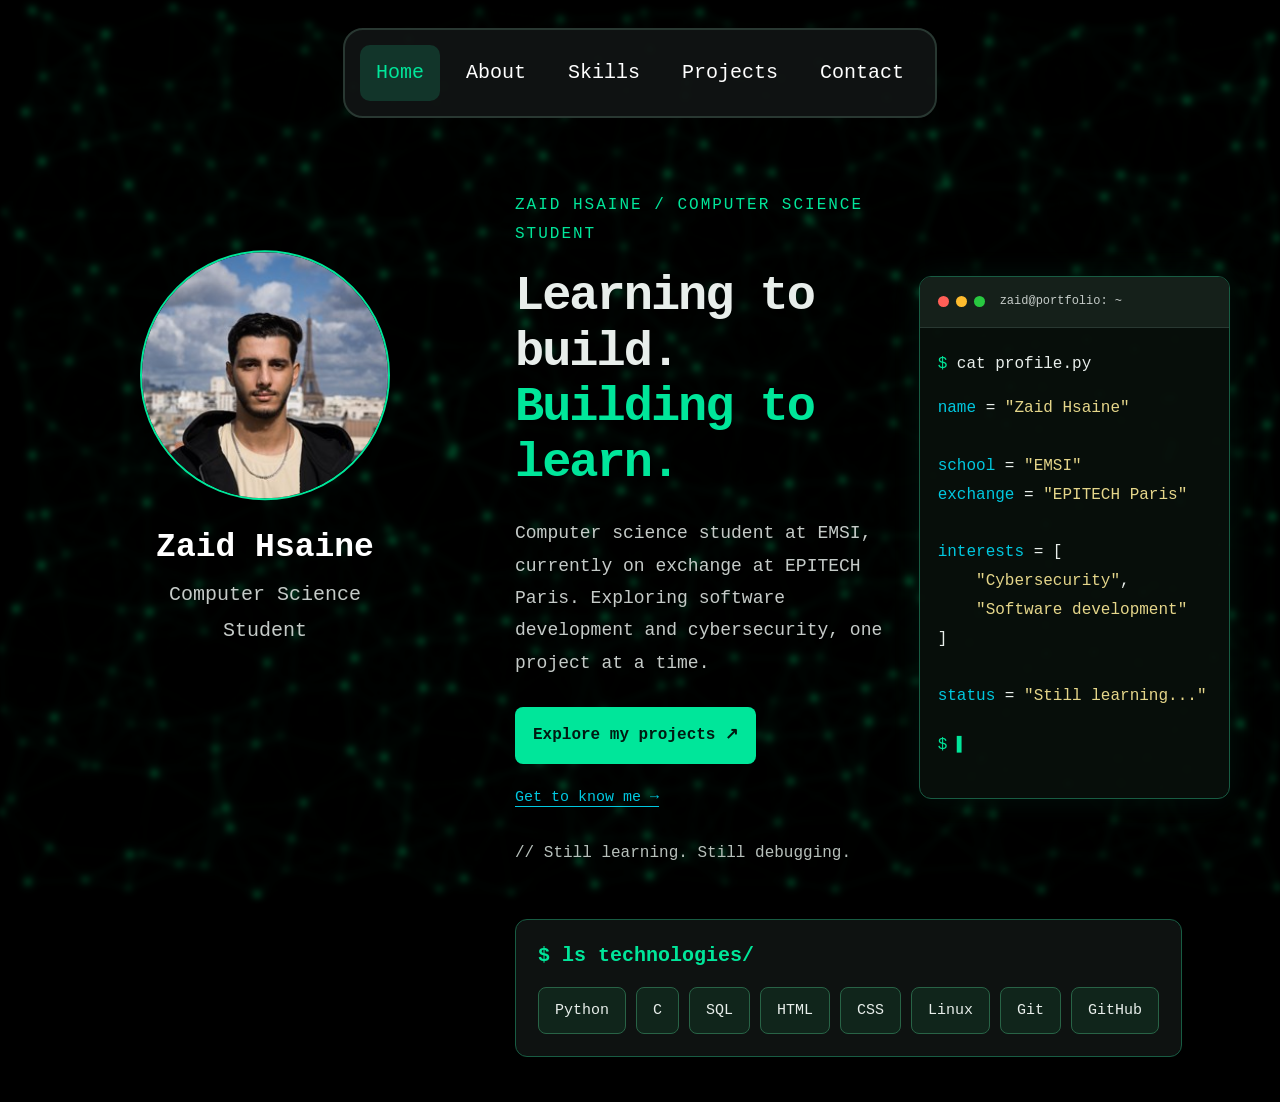
==== index.html @ 78317e83 "Initial commit" ====
<!DOCTYPE html>
<html lang="en">
<head>
    <meta charset="UTF-8">
    <meta name="viewport" content="width=device-width, initial-scale=1.0">

    <meta
        name="description"
        content="Zaid Hsaine's portfolio: computer science, software development and cybersecurity."
    >

    <title>Home | Zaid Hsaine</title>

    <link rel="stylesheet" href="style.css">
    <script src="script.js" defer></script>
</head>

<body>
    <canvas id="matrix" aria-hidden="true"></canvas>

    <header>
        <div class="profile">
            
            
            <img class="personal-photo" src="epitech pic.jpg" alt="Personel-pic">
            

            <div>
                
                <p class="profile-name">Zaid Hsaine</p>
                <p class="profile-description">
                    Computer Science Student
                </p>
            </div>
        </div>

        <nav aria-label="Main navigation">
            <a href="index.html" aria-current="page">Home</a>
            <a href="about.html">About</a>
            <a href="skills.html">Skills</a>
            <a href="projects.html">Projects</a>
            <a href="contact.html">Contact</a>
        </nav>

        
    </header>

    <main>
    <div class="home-layout">
        <div class="home-text">
            <p class="eyebrow">
                ZAID HSAINE / COMPUTER SCIENCE STUDENT
            </p>

            <h1>
                Learning to build.<br>
                <span>Building to learn.</span>
            </h1>

            <p class="introduction">
                Computer science student at EMSI, currently on exchange
                at EPITECH Paris. Exploring software development and
                cybersecurity, one project at a time.
            </p>

            <div class="actions">
                <a class="button" href="projects.html">
                    Explore my projects ↗
                </a>

                <a class="about-link" href="about.html">
                    Get to know me →
                </a>
            </div>

            <p class="funny-text">
                // Still learning. Still debugging.
            </p>
        </div>

        <aside class="terminal" aria-label="Profile in terminal style">
            <div class="terminal-header">
                <div class="terminal-dots" aria-hidden="true">
                    <span class="dot red"></span>
                    <span class="dot yellow"></span>
                    <span class="dot green"></span>
                </div>

                <span class="zaid">zaid@portfolio: ~</span>
            </div>

            <div class="terminal-content">
                <p>
                    <span class="prompt">$</span> cat profile.py
                </p>

                <pre><code><span class="variable">name</span> = <span class="string">"Zaid Hsaine"</span>

<span class="variable">school</span> = <span class="string">"EMSI"</span>
<span class="variable">exchange</span> = <span class="string">"EPITECH Paris"</span>

<span class="variable">interests</span> = [
    <span class="string">"Cybersecurity"</span>,
    <span class="string">"Software development"</span>
]

<span class="variable">status</span> = <span class="string">"Still learning..."</span></code></pre>

                <p>
                    <span class="prompt">$</span>
                    <span class="cursor" aria-hidden="true">▌</span>
                </p>
            </div>
        </aside>
    </div>

    <section class="technologies" aria-labelledby="technologies-title">
        <h2 id="technologies-title">
            <span>$</span> ls technologies/
        </h2>

        <ul class="technology-list">
            <li>Python</li>
            <li>C</li>
            <li>SQL</li>
            <li>HTML</li>
            <li>CSS</li>
            <li>Linux</li>
            <li>Git</li>
            <li>GitHub</li>
            
        </ul>
    </section>
</main>
</body>
</html>
---- style.css ----
* {
    box-sizing: border-box
}

body {
    margin: 0;
    background: #000;
    color: #e8eeeb;
    font: 15px/1.8 "Courier New", monospace
}

#matrix {
    position: fixed;
    inset: 0;
    width: 100%;
    height: 100%;
    z-index: 0;
    pointer-events: none;
    opacity: .4;
    filter: blur(3px)
}

header,
main {
    position: relative;
    z-index: 1
}

header {
    display: flex;
    align-items: center;
    justify-content: center;
    width: 100%;
    padding: 28px 30px
}

nav {
    display: flex;
    justify-content: center;
    flex-wrap: wrap;
    gap: 10px;
    padding: 15px;
    background: rgba(16, 20, 19, .95);
    border: 2px solid #293832;
    border-radius: 20px
}

nav a {
    padding: 10px 16px;
    color: white;
    font-size: 20px;
    text-decoration: none;
    border-radius: 10px;
    transition: .2s
}

nav a:hover,
nav a[aria-current=page] {
    background: #12352a;
    color: #00e69a
}

.profile {
    position: fixed;
    left: 150px;
    top: 50%;
    transform: translateY(-50%);
    display: flex;
    flex-direction: column;
    align-items: center;
    gap: 18px;
    width: 230px;
    text-align: center
}

.personal-photo {
    display: grid;
    place-content: center;
    width: 250px;
    height: 250px;
    border: 2.5px solid #00e69a;
    border-radius: 50%;
    background: radial-gradient(circle, #12352a, #050b08);
    animation: photo-glow 2s ease-in-out infinite
}

.initials {
    font-size: 72px;
    color: #00e69a;
    font-weight: bold;
    line-height: 1.2
}

.photo-note {
    font-size: 11px;
    color: #b7c0bb
}

.profile p {
    margin: 0
}

.profile-name {
    color: white;
    font-size: 33px;
    font-weight: bold
}

.profile-description {
    color: #c5cbc8;
    font-size: 20px
}

main {
    max-width: 1250px;
    margin: 45px 35px 45px 500px;
    padding: 0 15px
}

.home-layout {
    display: grid;
    grid-template-columns: minmax(0, 1.2fr) minmax(0, 1fr);
    align-items: center;
    gap: 30px
}

.home-text {
    min-width: 0
}

.eyebrow {
    margin: 0 0 20px;
    color: #00e69a;
    font-size: 16px;
    letter-spacing: 2px
}

h1 {
    margin: 0 0 25px;
    font-size: clamp(36px, 3.8vw, 64px);
    line-height: 1.15;
    letter-spacing: -2px
}

h1 span {
    color: #00e69a
}

.introduction,
.page-intro {
    max-width: 720px;
    color: #c5cbc8;
    font-size: 18px
}

.actions {
    display: flex;
    align-items: center;
    flex-wrap: wrap;
    gap: 20px;
    margin: 28px 0
}

.button {
    display: inline-block;
    padding: 14px 18px;
    background: #00e69a;
    color: #001a11;
    font: bold 16px/1.8 "Courier New", monospace;
    text-decoration: none;
    border: 0;
    border-radius: 8px;
    cursor: pointer;
    transition: .2s
}

.button:hover {
    background: #00c985
}

.about-link,
.text-link {
    color: #00c8e0;
    text-underline-offset: 5px;
    overflow-wrap: anywhere
}

.about-link:hover,
.text-link:hover {
    color: white
}

.funny-text {
    color: #b7c0bb;
    font-size: 16px
}

.terminal {
    min-width: 0;
    overflow: hidden;
    background: rgba(8, 15, 11, .95);
    border: 1px solid #185c43;
    border-radius: 12px;
    box-shadow: 0 0 30px #00e69a14
}

.terminal-header {
    display: flex;
    align-items: center;
    gap: 15px;
    padding: 14px 18px;
    background: #15201a;
    color: #c5cbc8;
    font-size: 12px;
    border-bottom: 1px solid #293832
}

.terminal-dots {
    display: flex;
    gap: 7px
}

.dot {
    width: 11px;
    height: 11px;
    border-radius: 50%;
    background: #28c840
}

.red {
    background: #ff5f57
}

.yellow {
    background: #febc2e
}

.terminal-content {
    padding: 22px 18px;
    font-size: 16px
}

.terminal-content p {
    margin: 0 0 16px
}

.terminal pre {
    margin: 0 0 20px;
    white-space: pre-wrap;
    overflow-wrap: anywhere
}

.terminal code {
    font-family: inherit
}

.prompt {
    color: #00e69a
}

.variable {
    color: #00c8e0
}

.string {
    color: #e5d68a
}

.cursor {
    color: #00e69a;
    animation: blink 1s step-end infinite
}

.technologies {
    width: fit-content;
    max-width: 100%;
    margin-top: 35px;
    padding: 22px;
    background: #101413e6;
    border: 1px solid #185c43;
    border-radius: 12px
}

.technologies h2 {
    margin: 0 0 18px;
    color: #00e69a;
    font-size: 20px
}

.technology-list,
.tag-list {
    display: flex;
    flex-wrap: wrap;
    gap: 10px;
    margin: 0;
    padding: 0;
    list-style: none
}

.technology-list li,
.tag-list li {
    padding: 9px 16px;
    background: #10251b;
    border: 1px solid #286346;
    border-radius: 8px;
    transition: .3s
}

.technology-list li:hover {
    transform: translateY(-6px);
    background: #17412d;
    box-shadow: 0 0 18px #00e69a59
}

a:focus-visible,
button:focus-visible,
input:focus-visible,
textarea:focus-visible {
    outline: 3px solid #00c8e0;
    outline-offset: 4px
}

.inner-page {
    animation: page-enter .65s ease-out both
}

main.about-page,
main.skills-page {
    width: 100%;
    margin: 45px auto;
    text-align: center
}

.about-page .page-intro,
.skills-page .page-intro {
    margin-left: auto;
    margin-right: auto
}

.about-page .terminal {
    text-align: left
}

.skills-page .tag-list {
    justify-content: center
}

.skills-page .goal-list {
    padding: 0;
    list-style-position: inside
}

.page-heading {
    margin-bottom: 32px
}

.page-heading h1 {
    font-size: clamp(34px, 3.5vw, 58px)
}

.content-grid,
.skills-grid,
.projects-grid,
.experience-grid {
    display: grid;
    grid-template-columns: repeat(2, minmax(0, 1fr));
    gap: 24px;
    align-items: start
}

.panel {
    min-width: 0;
    padding: 26px;
    background: #080f0bf2;
    border: 1px solid #185c43;
    border-radius: 12px;
    box-shadow: 0 0 30px #00e69a0d
}

.panel-label {
    margin: 0 0 12px;
    color: #00e69a;
    font-size: 12px;
    letter-spacing: 2px
}

h2 {
    margin: 0 0 16px;
    color: white;
    font-size: 25px;
    line-height: 1.35
}

h3 {
    margin: 0 0 8px;
    color: #e8eeeb;
    font-size: 18px
}

.panel p,
.panel dd {
    color: #c5cbc8
}

.panel .code-note {
    color: #00e69a;
    font-size: 13px
}

.section-space {
    margin-top: 26px
}

.timeline {
    margin: 25px 0 0;
    padding: 0;
    list-style: none
}

.timeline li {
    position: relative;
    margin-left: 6px;
    padding: 0 0 28px 26px;
    border-left: 1px solid #286346
}

.timeline li:last-child {
    padding-bottom: 0
}

.timeline li:before {
    content: "";
    position: absolute;
    top: 7px;
    left: -6px;
    width: 11px;
    height: 11px;
    border-radius: 50%;
    background: #00e69a;
    box-shadow: 0 0 12px #00e69a73
}

.timeline-date {
    display: block;
    color: #00c8e0;
    font-size: 13px;
    margin-bottom: 8px
}

.small-card {
    padding: 20px;
    background: #102019;
    border: 1px solid #293832;
    border-radius: 10px
}

.tag-list {
    margin: 20px 0;
    gap: 8px
}

.tag-list li {
    padding: 6px 10px;
    color: #c9f5e2;
    font-size: 12px
}

.skill-card,
.project-card {
    transition: transform .25s, border-color .25s, box-shadow .25s
}

.skill-title {
    display: flex;
    align-items: center;
    justify-content: center;
    gap: 12px
}

.skill-logo {
    flex-shrink: 0;
    object-fit: contain
}

.skill-logos {
    display: inline-flex;
    align-items: center;
    gap: 5px;
    flex-shrink: 0
}

.skill-card:hover,
.project-card:hover {
    transform: translateY(-5px);
    border-color: #00e69a;
    box-shadow: 0 0 24px #00e69a1f
}

.project-top {
    display: flex;
    align-items: center;
    justify-content: space-between;
    gap: 12px;
    flex-wrap: wrap;
    margin-bottom: 22px
}

.project-number {
    color: #00e69a;
    font-size: 30px;
    font-weight: bold
}

.status-badge {
    padding: 5px 9px;
    background: #10251b;
    color: #a5f1d1;
    font-size: 10px;
    border: 1px solid #286346;
    border-radius: 6px
}

.project-details dt {
    margin-top: 16px;
    color: #00e69a;
    font-size: 13px;
    font-weight: bold
}

.project-details dd {
    margin: 4px 0 0;
    font-size: 14px
}

.project-links {
    display: flex;
    flex-wrap: wrap;
    gap: 18px;
    margin-top: 20px
}

.contact-item {
    padding: 18px 0;
    border-bottom: 1px solid #293832
}

.contact-form,
.form-field {
    display: flex;
    flex-direction: column;
    gap: 18px
}

.form-field {
    gap: 8px
}

input,
textarea {
    width: 100%;
    padding: 12px 14px;
    background: #08110c;
    color: #e8eeeb;
    font: 16px/1.8 "Courier New", monospace;
    border: 1px solid #286346;
    border-radius: 8px
}

textarea {
    resize: vertical;
    min-height: 150px
}

.contact-form .button {
    align-self: start
}

.page-footer {
    margin-top: 40px;
    padding: 20px 0;
    color: #b7c0bb;
    font-size: 12px;
    text-align: center;
    border-top: 1px solid #293832
}

.muted {
    font-size: 13px;
    color: #b7c0bb
}

/* Light up the borders of cards and boxes on hover. */
nav,
.terminal,
.technologies,
.panel,
.small-card,
.technology-list li,
.tag-list li,
input,
textarea {
    transition: border-color .25s ease, box-shadow .25s ease,
        transform .25s ease, background-color .25s ease
}

nav:hover,
.terminal:hover,
.technologies:hover,
.panel:hover,
.small-card:hover,
.technology-list li:hover,
.tag-list li:hover,
input:hover,
textarea:hover {
    border-color: #00e69a;
    box-shadow: 0 0 10px #00e69a80, 0 0 28px #00e69a40,
        inset 0 0 8px #00e69a1a
}

.goal-list li::marker {
    color: #00e69a
}

@keyframes blink {
    50% {
        opacity: 0
    }
}

@keyframes photo-glow {
    50% {
        border-color: #7affd3;
        box-shadow: 0 0 30px #00e69aa6
    }
}

@keyframes page-enter {
    from {
        opacity: 0;
        transform: translateY(18px)
    }

    to {
        opacity: 1;
        transform: none
    }
}

@media(max-width:1200px) {
    .profile {
        left: 15px;
        width: 190px
    }

    .personal-photo {
        width: 155px;
        height: 155px
    }

    .initials {
        font-size: 46px
    }

    .profile-name {
        font-size: 23px
    }

    .profile-description {
        font-size: 13px
    }

    main {
        margin-left: 225px;
        margin-right: 20px
    }

    .home-layout {
        gap: 22px
    }

    .home-text h1 {
        font-size: 42px
    }

    .introduction {
        font-size: 16px
    }

    .terminal-content {
        font-size: 12px
    }

    .content-grid,
    .skills-grid,
    .projects-grid {
        grid-template-columns: 1fr
    }
}

@media(max-width:900px) {
    header {
        flex-direction: column;
        gap: 25px;
        padding: 25px 20px
    }

    .profile {
        position: static;
        transform: none;
        width: 100%;
        gap: 12px
    }

    .personal-photo {
        width: 130px;
        height: 130px
    }

    .profile-name {
        font-size: 24px
    }

    .profile-description {
        font-size: 14px
    }

    main {
        margin: 20px auto 35px;
        padding: 0 20px
    }

    .home-layout {
        grid-template-columns: 1fr;
        gap: 28px
    }

    .home-text h1 {
        font-size: clamp(36px, 7vw, 60px)
    }

    .terminal-content {
        font-size: 14px
    }
}

@media(max-width:480px) {
    nav {
        width: 100%;
        gap: 3px;
        padding: 7px
    }

    nav a {
        padding: 8px;
        font-size: 13px
    }

    .eyebrow {
        font-size: 10px;
        letter-spacing: 1px
    }

    h1,
    .home-text h1,
    .page-heading h1 {
        font-size: 36px;
        letter-spacing: -1px
    }

    .introduction {
        font-size: 16px
    }

    .experience-grid {
        grid-template-columns: 1fr
    }

    .panel {
        padding: 18px
    }

    .technology-list li {
        padding: 8px 12px;
        font-size: 13px
    }
}

@media(prefers-reduced-motion:reduce) {
    #matrix {
        display: none
    }

    *,
    *::before,
    *::after {
        animation: none !important;
        transition: none !important
    }

    .skill-card:hover,
    .project-card:hover,
    .technology-list li:hover {
        transform: none
    }
}


.skill-logos {
    display: inline-flex;
    align-items: center;
    gap: 5px;
    flex-shrink: 0
}
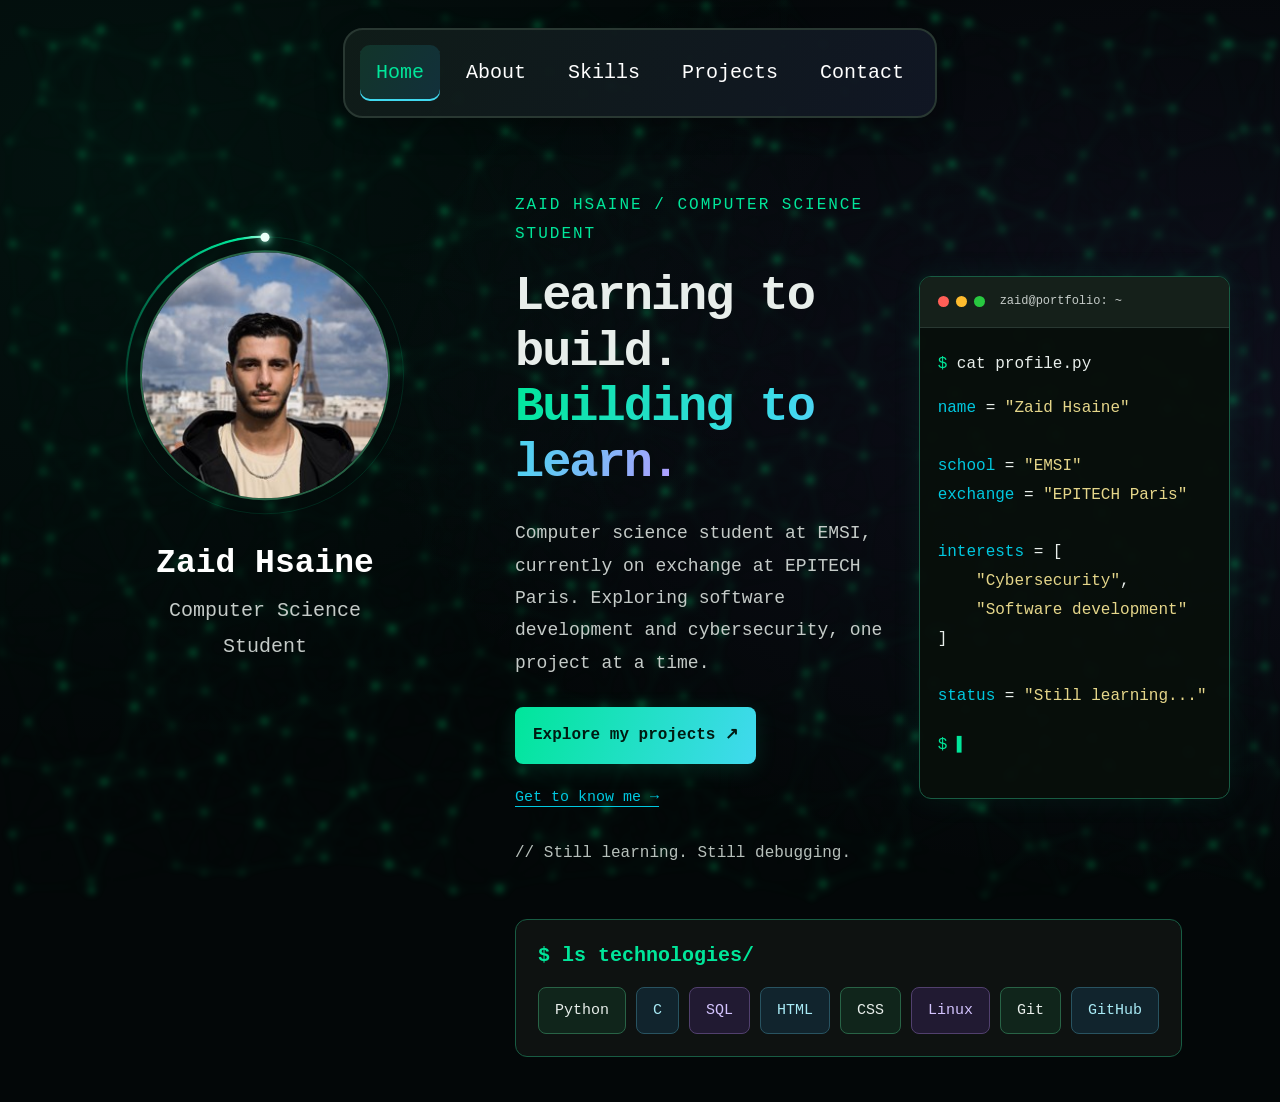
==== commit 23edb3c4: "zzz" ====
--- a/index.html
+++ b/index.html
@@ -22,7 +22,10 @@
         <div class="profile">
             
             
-            <img class="personal-photo" src="epitech pic.jpg" alt="Personel-pic">
+            <div class="photo-orbit">
+                <img class="personal-photo" src="epitech pic.jpg" alt="Zaid Hsaine">
+                <span class="electron-orbit" aria-hidden="true"></span>
+            </div>
             
 
             <div>
@@ -133,4 +136,4 @@
     </section>
 </main>
 </body>
-</html>+</html>
--- a/style.css
+++ b/style.css
@@ -4,7 +4,9 @@
 
 body {
     margin: 0;
-    background: #000;
+    background: radial-gradient(ellipse at 8% 15%, #00e69a0d, transparent 45%),
+        radial-gradient(ellipse at 95% 35%, #8b5cf614, transparent 50%),
+        #030708;
     color: #e8eeeb;
     font: 15px/1.8 "Courier New", monospace
 }
@@ -82,6 +84,61 @@
     border-radius: 50%;
     background: radial-gradient(circle, #12352a, #050b08);
     animation: photo-glow 2s ease-in-out infinite
+}
+
+/* A luminous electron and its fading trail orbit the home portrait. */
+.photo-orbit {
+    position: relative;
+    flex-shrink: 0;
+    margin: 16px;
+    isolation: isolate
+}
+
+.photo-orbit .personal-photo {
+    display: block;
+    object-fit: cover;
+    animation: none;
+    border-color: #286346
+}
+
+.electron-orbit {
+    position: absolute;
+    inset: -14px;
+    border: 1px solid #00e69a20;
+    border-radius: 50%;
+    pointer-events: none;
+    animation: electron-revolve 3.6s linear infinite
+}
+
+.electron-orbit::before {
+    content: "";
+    position: absolute;
+    inset: -2px;
+    border-radius: 50%;
+    background: conic-gradient(from 0deg, transparent 0deg 235deg,
+        #00e69a08 260deg, #00e69a55 310deg, #00e69a 350deg, #d5fff1 360deg);
+    -webkit-mask: radial-gradient(farthest-side, transparent calc(100% - 3px), #000 calc(100% - 2px));
+    mask: radial-gradient(farthest-side, transparent calc(100% - 3px), #000 calc(100% - 2px));
+    filter: drop-shadow(0 0 5px #00e69a)
+}
+
+.electron-orbit::after {
+    content: "";
+    position: absolute;
+    top: 0;
+    left: 50%;
+    width: 9px;
+    height: 9px;
+    transform: translate(-50%, -50%);
+    border-radius: 50%;
+    background: #eafff8;
+    box-shadow: 0 0 7px #b0ffe5, 0 0 16px #00e69a, 0 0 28px #00e69a99
+}
+
+@keyframes electron-revolve {
+    to {
+        transform: rotate(360deg)
+    }
 }
 
 .initials {
@@ -325,14 +382,16 @@
 }
 
 main.about-page,
-main.skills-page {
+main.skills-page,
+main.projects-page {
     width: 100%;
     margin: 45px auto;
     text-align: center
 }
 
 .about-page .page-intro,
-.skills-page .page-intro {
+.skills-page .page-intro,
+.projects-page .page-intro {
     margin-left: auto;
     margin-right: auto
 }
@@ -617,6 +676,91 @@
         inset 0 0 8px #00e69a1a
 }
 
+/* Shared colour accents for the portfolio. */
+.page-heading h1 span,
+.home-text h1 span {
+    background: linear-gradient(110deg, #00e69a, #41d9ef 60%, #b59aff);
+    -webkit-background-clip: text;
+    background-clip: text;
+    color: transparent
+}
+
+nav {
+    background: linear-gradient(120deg, #101d19f5, #111725f5);
+    box-shadow: 0 8px 28px #0005
+}
+
+nav a[aria-current=page] {
+    background: linear-gradient(120deg, #12352a, #12303b);
+    box-shadow: inset 0 -2px #41d9ef
+}
+
+.button {
+    background: linear-gradient(110deg, #00e69a, #41d9ef);
+    box-shadow: 0 5px 22px #00e69a24
+}
+
+.button:hover {
+    background: linear-gradient(110deg, #4cf5bd, #8ae9ff);
+    box-shadow: 0 5px 26px #41d9ef40
+}
+
+.project-card,
+.skill-card {
+    --card-accent: #00e69a;
+    border-top: 3px solid var(--card-accent);
+    background: linear-gradient(145deg, #101c20f5, #080f0bf5)
+}
+
+.project-card:nth-of-type(2),
+.skill-card:nth-child(3n + 2) {
+    --card-accent: #41d9ef
+}
+
+.project-card:nth-of-type(3),
+.skill-card:nth-child(3n) {
+    --card-accent: #b59aff
+}
+
+.project-card:nth-of-type(4) {
+    --card-accent: #f3bb70
+}
+
+.project-card .panel-label,
+.skill-card .panel-label {
+    color: var(--card-accent)
+}
+
+.project-card:hover,
+.skill-card:hover {
+    border-color: var(--card-accent);
+    box-shadow: 0 12px 32px #0006, 0 0 20px #41d9ef18
+}
+
+.projects-page .project-card .tag-list {
+    justify-content: center
+}
+
+.project-card .status-badge {
+    color: var(--card-accent);
+    border-color: var(--card-accent);
+    background: #101923
+}
+
+.tag-list li:nth-child(even),
+.technology-list li:nth-child(even) {
+    color: #a8eaf5;
+    background: #11242d;
+    border-color: #285361
+}
+
+.tag-list li:nth-child(3n),
+.technology-list li:nth-child(3n) {
+    color: #d4c4ff;
+    background: #211a32;
+    border-color: #51406e
+}
+
 .goal-list li::marker {
     color: #00e69a
 }
@@ -810,4 +954,4 @@
     align-items: center;
     gap: 5px;
     flex-shrink: 0
-}+}
